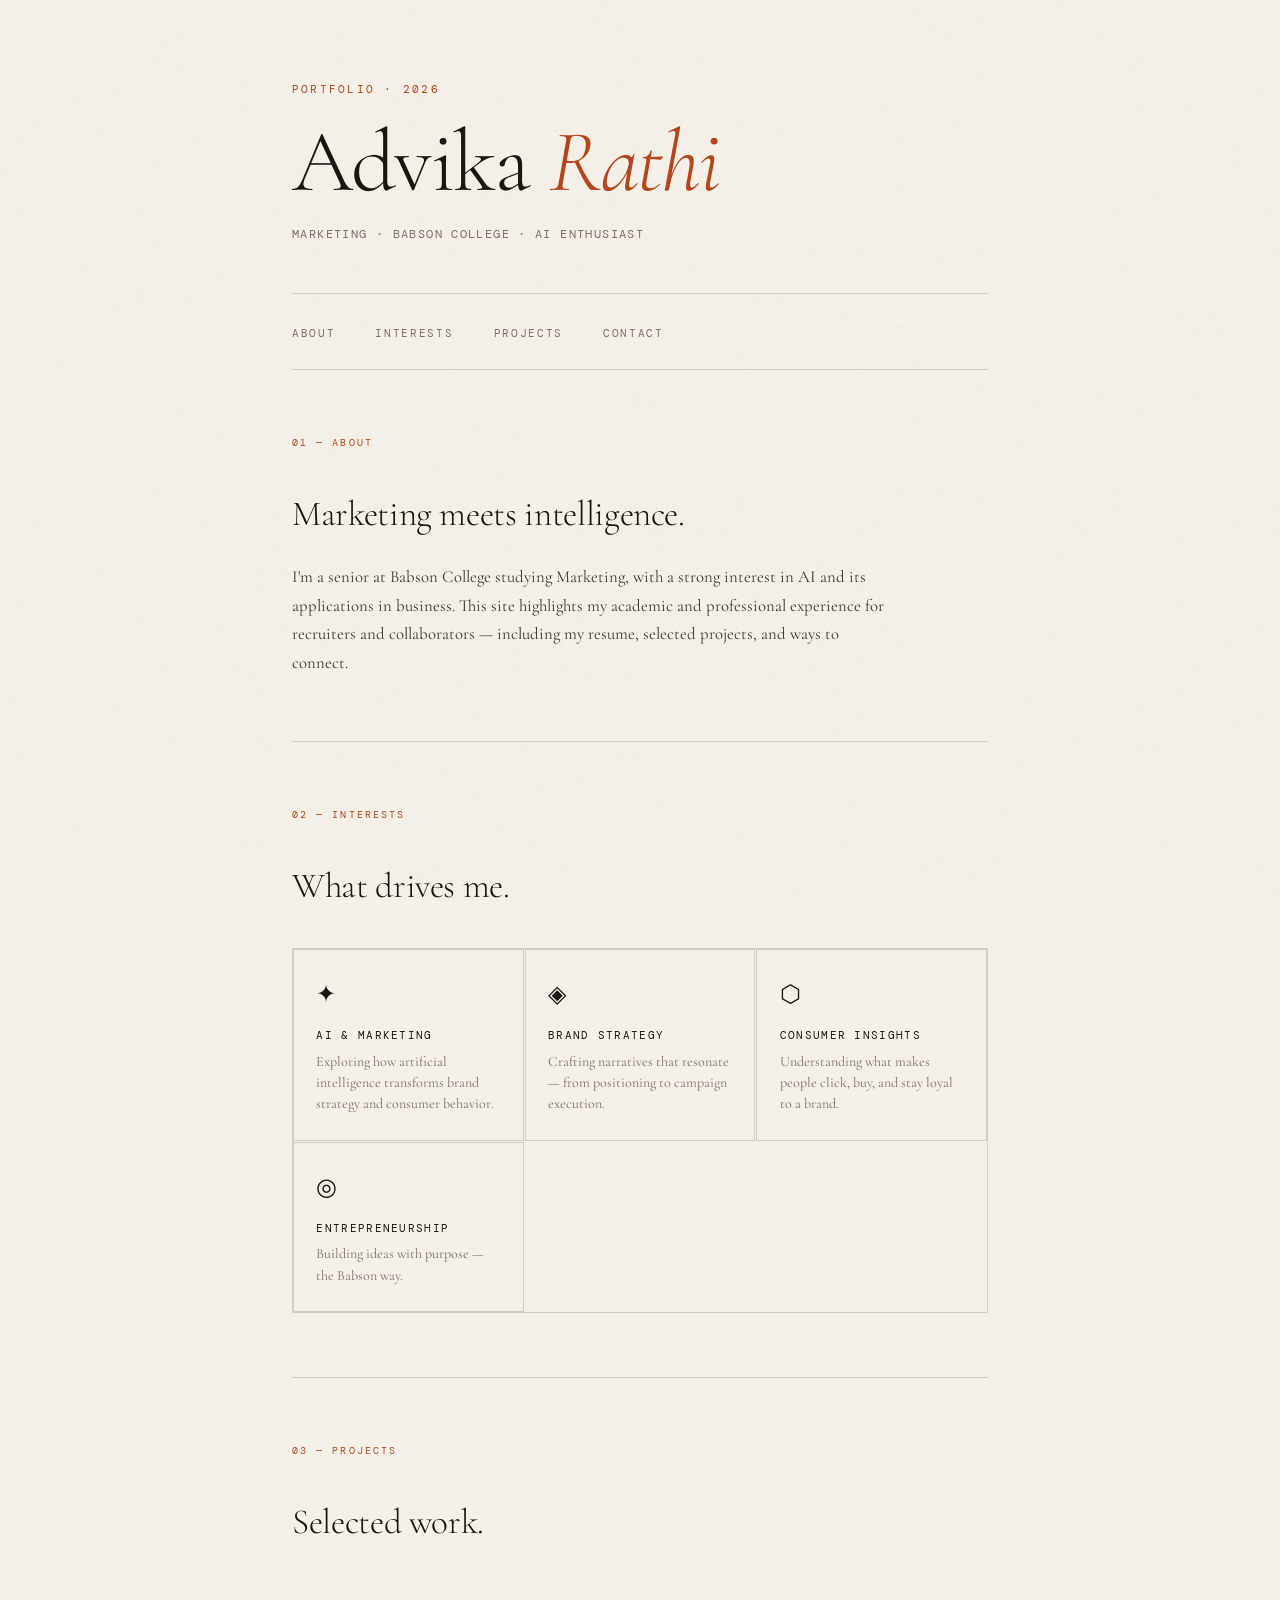
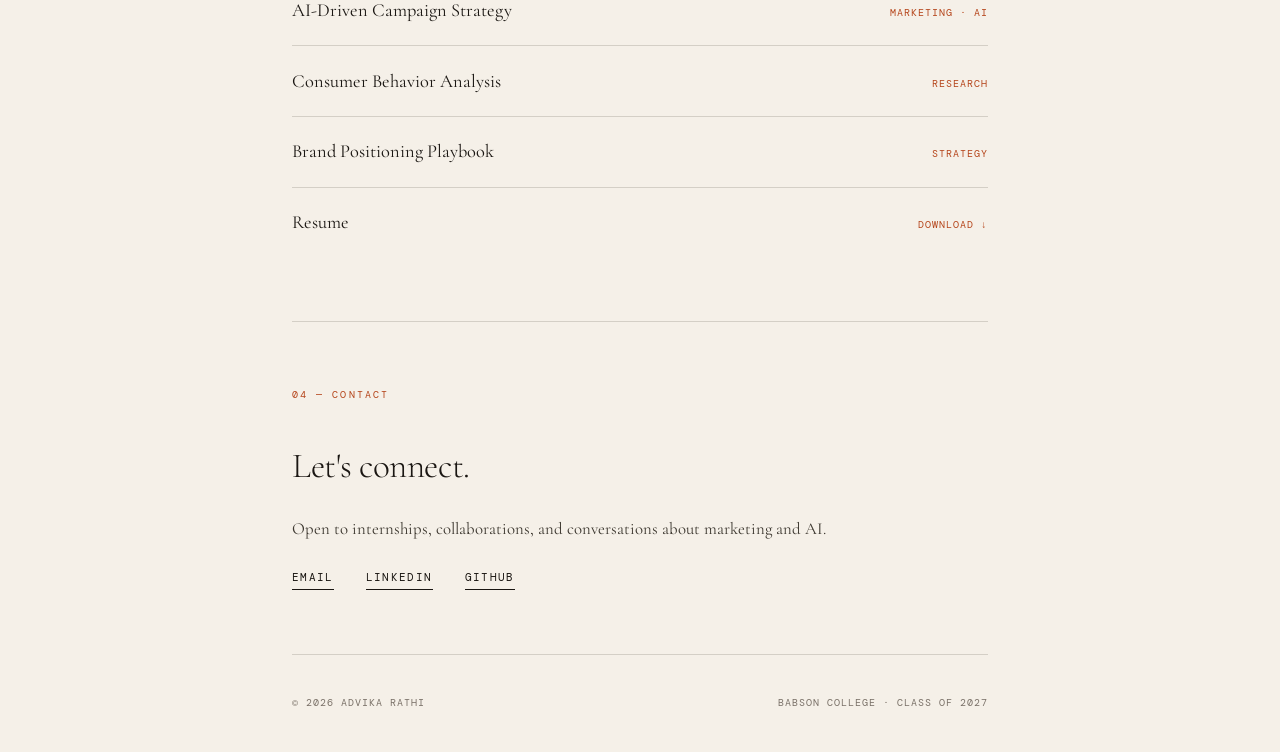
==== index.html @ 9efd6d0a "adding weekly log 2" ====
<!doctype html>
<html lang="en">

<head>
    <meta charset="UTF-8" />
    <meta name="viewport" content="width=device-width, initial-scale=1.0" />
    <title>Advika Rathi</title>
    <link href="https://fonts.googleapis.com/css2?family=Cormorant+Garamond:ital,wght@0,300;0,400;0,600;1,300;1,400&family=DM+Mono:wght@300;400&display=swap" rel="stylesheet" />
    <style>
         :root {
            --cream: #f5f0e8;
            --ink: #1a1612;
            --rust: #b5451b;
            --muted: #7a7168;
            --line: #d4cfc6;
        }
        
        *,
        *::before,
        *::after {
            box-sizing: border-box;
            margin: 0;
            padding: 0;
        }
        
        html {
            scroll-behavior: smooth;
        }
        
        body {
            background: var(--cream);
            color: var(--ink);
            font-family: "Cormorant Garamond", Georgia, serif;
            font-size: 18px;
            line-height: 1.7;
            min-height: 100vh;
        }
        /* ── NOISE TEXTURE OVERLAY ── */
        
        body::before {
            content: "";
            position: fixed;
            inset: 0;
            background-image: url("data:image/svg+xml,%3Csvg viewBox='0 0 200 200' xmlns='http://www.w3.org/2000/svg'%3E%3Cfilter id='n'%3E%3CfeTurbulence type='fractalNoise' baseFrequency='0.9' numOctaves='4' stitchTiles='stitch'/%3E%3C/filter%3E%3Crect width='100%25' height='100%25' filter='url(%23n)' opacity='0.04'/%3E%3C/svg%3E");
            pointer-events: none;
            z-index: 0;
            opacity: 0.5;
        }
        /* ── LAYOUT ── */
        
        .wrapper {
            max-width: 760px;
            margin: 0 auto;
            padding: 0 2rem;
            position: relative;
            z-index: 1;
        }
        /* ── HEADER ── */
        
        header {
            padding: 5rem 0 3rem;
            border-bottom: 1px solid var(--line);
            opacity: 0;
            animation: fadeUp 0.9s ease forwards;
        }
        
        .eyebrow {
            font-family: "DM Mono", monospace;
            font-size: 0.7rem;
            letter-spacing: 0.2em;
            text-transform: uppercase;
            color: var(--rust);
            margin-bottom: 1.2rem;
        }
        
        h1 {
            font-size: clamp(3rem, 8vw, 5.5rem);
            font-weight: 300;
            line-height: 1;
            letter-spacing: -0.02em;
            margin-bottom: 0.3rem;
        }
        
        h1 em {
            font-style: italic;
            color: var(--rust);
        }
        
        .tagline {
            font-family: "DM Mono", monospace;
            font-size: 0.72rem;
            color: var(--muted);
            letter-spacing: 0.12em;
            text-transform: uppercase;
            margin-top: 1.2rem;
        }
        /* ── NAV ── */
        
        nav {
            padding: 1.4rem 0;
            border-bottom: 1px solid var(--line);
            opacity: 0;
            animation: fadeUp 0.9s 0.15s ease forwards;
        }
        
        nav ul {
            list-style: none;
            display: flex;
            gap: 2.5rem;
        }
        
        nav a {
            font-family: "DM Mono", monospace;
            font-size: 0.7rem;
            letter-spacing: 0.15em;
            text-transform: uppercase;
            color: var(--muted);
            text-decoration: none;
            transition: color 0.2s;
        }
        
        nav a:hover {
            color: var(--rust);
        }
        /* ── SECTIONS ── */
        
        section {
            padding: 4rem 0;
            border-bottom: 1px solid var(--line);
            opacity: 0;
            animation: fadeUp 0.9s ease forwards;
        }
        
        section:nth-of-type(1) {
            animation-delay: 0.3s;
        }
        
        section:nth-of-type(2) {
            animation-delay: 0.45s;
        }
        
        section:nth-of-type(3) {
            animation-delay: 0.6s;
        }
        
        section:nth-of-type(4) {
            animation-delay: 0.75s;
        }
        
        .section-label {
            font-family: "DM Mono", monospace;
            font-size: 0.65rem;
            letter-spacing: 0.2em;
            text-transform: uppercase;
            color: var(--rust);
            margin-bottom: 2rem;
        }
        
        h2 {
            font-size: 2.2rem;
            font-weight: 300;
            letter-spacing: -0.01em;
            margin-bottom: 1.2rem;
        }
        
        p {
            color: #3d3830;
            font-size: 1.05rem;
            max-width: 600px;
        }
        /* ── INTERESTS GRID ── */
        
        .interests-grid {
            display: grid;
            grid-template-columns: repeat(auto-fill, minmax(200px, 1fr));
            gap: 1px;
            border: 1px solid var(--line);
            margin-top: 2rem;
        }
        
        .interest-card {
            padding: 1.6rem 1.4rem;
            border: 1px solid var(--line);
            transition: background 0.2s;
        }
        
        .interest-card:hover {
            background: #ede8df;
        }
        
        .interest-icon {
            font-size: 1.5rem;
            margin-bottom: 0.6rem;
        }
        
        .interest-title {
            font-family: "DM Mono", monospace;
            font-size: 0.68rem;
            letter-spacing: 0.12em;
            text-transform: uppercase;
            color: var(--ink);
            margin-bottom: 0.4rem;
        }
        
        .interest-desc {
            font-size: 0.88rem;
            color: var(--muted);
            line-height: 1.5;
        }
        /* ── PROJECTS ── */
        
        .project-list {
            margin-top: 1.5rem;
        }
        
        .project-item {
            display: flex;
            justify-content: space-between;
            align-items: baseline;
            padding: 1.2rem 0;
            border-bottom: 1px solid var(--line);
            gap: 1rem;
        }
        
        .project-item:last-child {
            border-bottom: none;
        }
        
        .project-name {
            font-size: 1.15rem;
            font-weight: 400;
        }
        
        .project-tag {
            font-family: "DM Mono", monospace;
            font-size: 0.62rem;
            letter-spacing: 0.1em;
            text-transform: uppercase;
            color: var(--rust);
            white-space: nowrap;
        }
        /* ── CONTACT ── */
        
        .contact-links {
            display: flex;
            gap: 2rem;
            margin-top: 1.5rem;
            flex-wrap: wrap;
        }
        
        .contact-links a {
            font-family: "DM Mono", monospace;
            font-size: 0.7rem;
            letter-spacing: 0.12em;
            text-transform: uppercase;
            color: var(--ink);
            text-decoration: none;
            border-bottom: 1px solid var(--ink);
            padding-bottom: 2px;
            transition: color 0.2s, border-color 0.2s;
        }
        
        .contact-links a:hover {
            color: var(--rust);
            border-color: var(--rust);
        }
        /* ── FOOTER ── */
        
        footer {
            padding: 2.5rem 0;
            opacity: 0;
            animation: fadeUp 0.9s 0.9s ease forwards;
        }
        
        .footer-inner {
            display: flex;
            justify-content: space-between;
            align-items: center;
            flex-wrap: wrap;
            gap: 1rem;
        }
        
        footer p {
            font-family: "DM Mono", monospace;
            font-size: 0.62rem;
            letter-spacing: 0.1em;
            color: var(--muted);
            text-transform: uppercase;
        }
        /* ── ANIMATION ── */
        
        @keyframes fadeUp {
            from {
                opacity: 0;
                transform: translateY(18px);
            }
            to {
                opacity: 1;
                transform: translateY(0);
            }
        }
    </style>
</head>

<body>
    <div class="wrapper">
        <header>
            <p class="eyebrow">Portfolio · 2026</p>
            <h1>Advika <em>Rathi</em></h1>
            <p class="tagline">Marketing · Babson College · AI Enthusiast</p>
        </header>

        <nav>
            <ul>
                <li><a href="#about">About</a></li>
                <li><a href="#interests">Interests</a></li>
                <li><a href="#projects">Projects</a></li>
                <li><a href="#contact">Contact</a></li>
            </ul>
        </nav>

        <section id="about">
            <p class="section-label">01 — About</p>
            <h2>Marketing meets intelligence.</h2>
            <p>
                I'm a senior at Babson College studying Marketing, with a strong interest in AI and its applications in business. This site highlights my academic and professional experience for recruiters and collaborators — including my resume, selected projects, and
                ways to connect.
            </p>
        </section>

        <section id="interests">
            <p class="section-label">02 — Interests</p>
            <h2>What drives me.</h2>
            <div class="interests-grid">
                <div class="interest-card">
                    <div class="interest-icon">✦</div>
                    <p class="interest-title">AI & Marketing</p>
                    <p class="interest-desc">
                        Exploring how artificial intelligence transforms brand strategy and consumer behavior.
                    </p>
                </div>
                <div class="interest-card">
                    <div class="interest-icon">◈</div>
                    <p class="interest-title">Brand Strategy</p>
                    <p class="interest-desc">
                        Crafting narratives that resonate — from positioning to campaign execution.
                    </p>
                </div>
                <div class="interest-card">
                    <div class="interest-icon">⬡</div>
                    <p class="interest-title">Consumer Insights</p>
                    <p class="interest-desc">
                        Understanding what makes people click, buy, and stay loyal to a brand.
                    </p>
                </div>
                <div class="interest-card">
                    <div class="interest-icon">◎</div>
                    <p class="interest-title">Entrepreneurship</p>
                    <p class="interest-desc">
                        Building ideas with purpose — the Babson way.
                    </p>
                </div>
            </div>
        </section>

        <section id="projects">
            <p class="section-label">03 — Projects</p>
            <h2>Selected work.</h2>
            <div class="project-list">
                <div class="project-item">
                    <span class="project-name">AI-Driven Campaign Strategy</span>
                    <span class="project-tag">Marketing · AI</span>
                </div>
                <div class="project-item">
                    <span class="project-name">Consumer Behavior Analysis</span>
                    <span class="project-tag">Research</span>
                </div>
                <div class="project-item">
                    <span class="project-name">Brand Positioning Playbook</span>
                    <span class="project-tag">Strategy</span>
                </div>
                <div class="project-item">
                    <span class="project-name">Resume</span>
                    <span class="project-tag">Download ↓</span>
                </div>
            </div>
        </section>

        <section id="contact">
            <p class="section-label">04 — Contact</p>
            <h2>Let's connect.</h2>
            <p>
                Open to internships, collaborations, and conversations about marketing and AI.
            </p>
            <div class="contact-links">
                <a href="mailto:advika@example.com">Email</a>
                <a href="https://linkedin.com" target="_blank">LinkedIn</a>
                <a href="https://github.com" target="_blank">GitHub</a>
            </div>
        </section>

        <footer>
            <div class="footer-inner">
                <p>© 2026 Advika Rathi</p>
                <p>Babson College · Class of 2027</p>
            </div>
        </footer>
    </div>
</body>

</html>
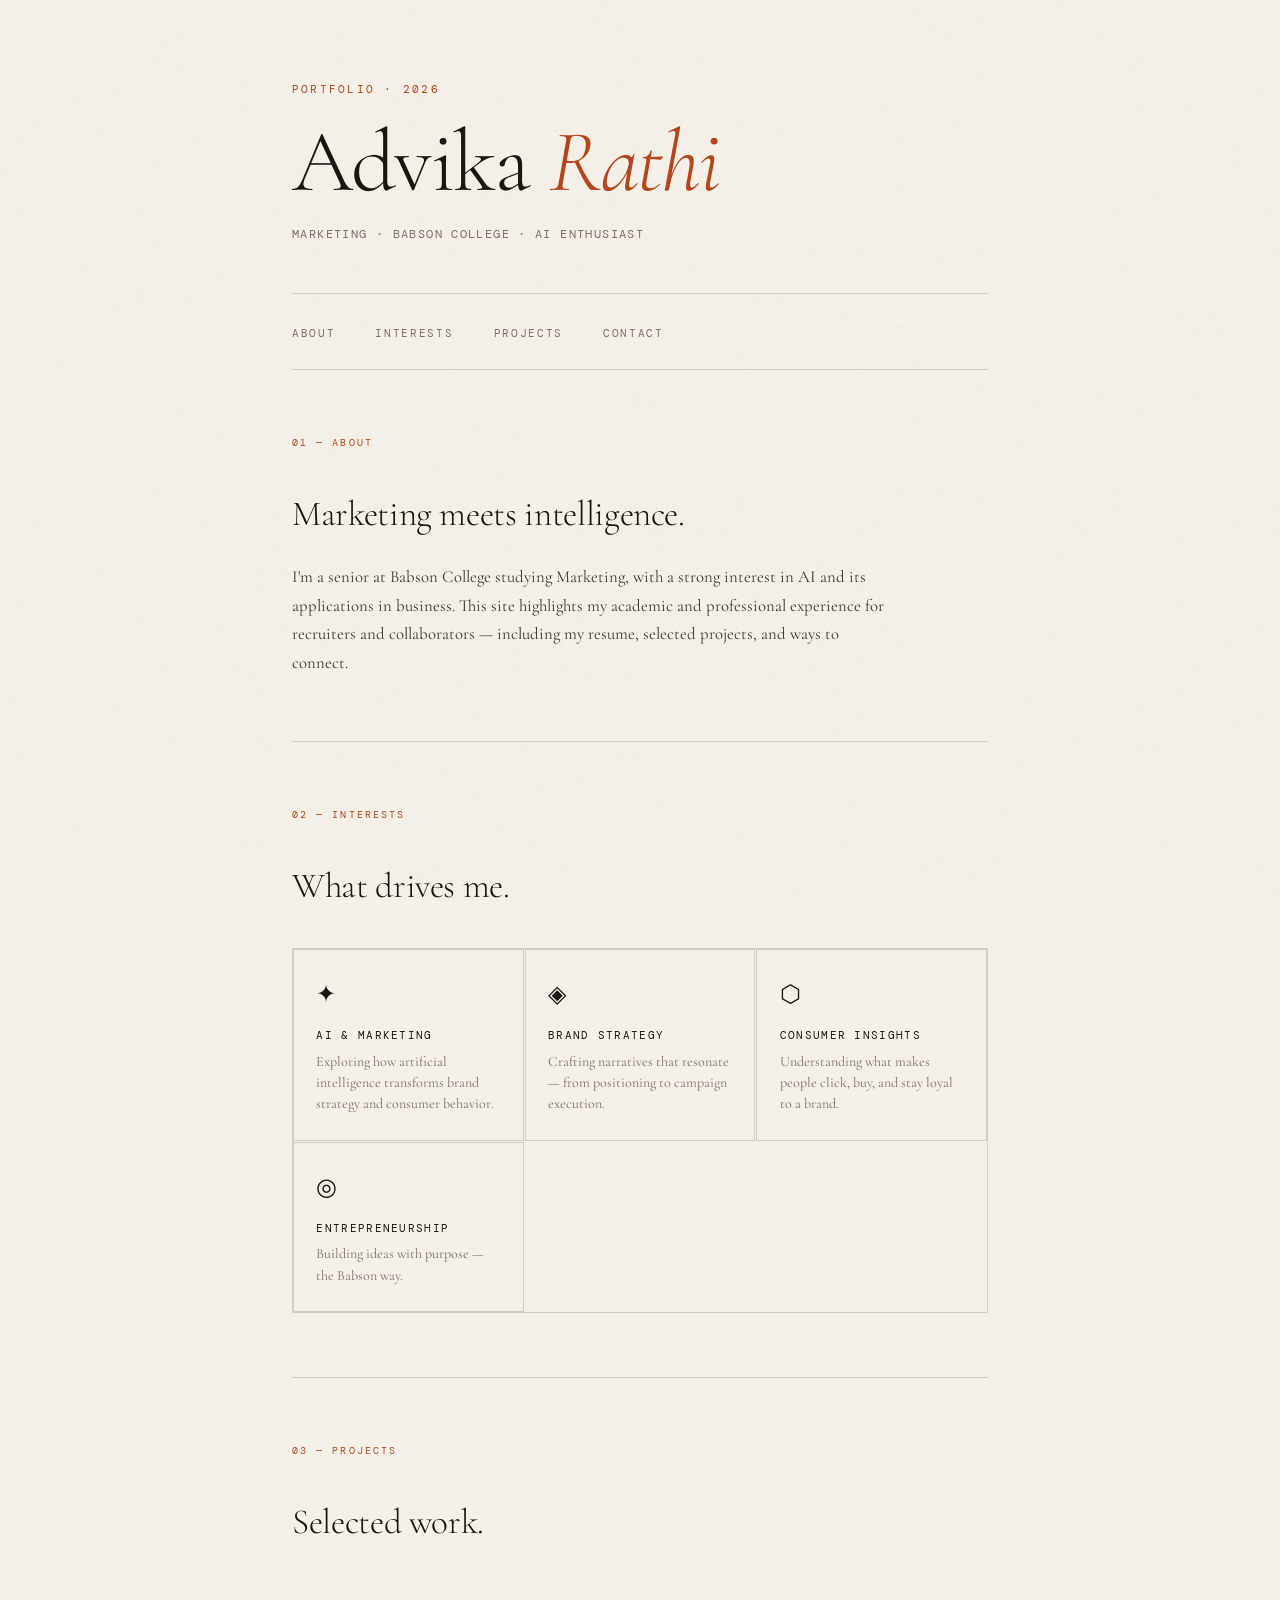
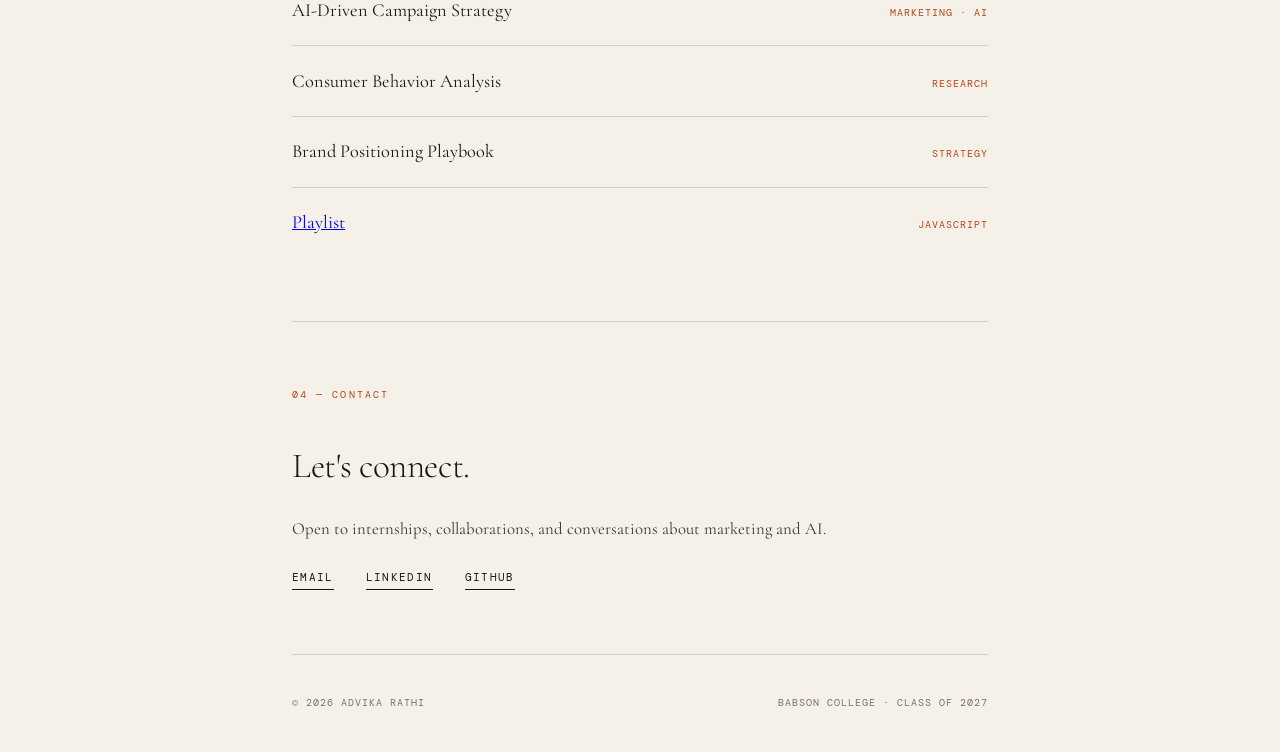
==== commit 0e848e4b: "adding playlist" ====
--- a/index.html
+++ b/index.html
@@ -94,21 +94,78 @@
             text-transform: uppercase;
             margin-top: 1.2rem;
         }
+        /* ── FLUID IMAGES ── */
+
+        img {
+            max-width: 100%;
+            height: auto;
+        }
         /* ── NAV ── */
-        
+
         nav {
-            padding: 1.4rem 0;
+            display: flex;
+            align-items: center;
+            justify-content: flex-end;
+            padding: 1rem 0;
             border-bottom: 1px solid var(--line);
             opacity: 0;
             animation: fadeUp 0.9s 0.15s ease forwards;
         }
-        
+
+        /* hamburger button — visible on mobile, hidden on desktop */
+        .nav-toggle {
+            display: flex;
+            flex-direction: column;
+            justify-content: center;
+            gap: 5px;
+            background: none;
+            border: none;
+            cursor: pointer;
+            padding: 0.4rem;
+            z-index: 10;
+        }
+
+        .nav-toggle span {
+            display: block;
+            width: 22px;
+            height: 2px;
+            background: var(--ink);
+            transition: transform 0.3s, opacity 0.3s;
+        }
+
+        /* animate to X when open */
+        nav.nav-open .nav-toggle span:nth-child(1) {
+            transform: translateY(7px) rotate(45deg);
+        }
+
+        nav.nav-open .nav-toggle span:nth-child(2) {
+            opacity: 0;
+        }
+
+        nav.nav-open .nav-toggle span:nth-child(3) {
+            transform: translateY(-7px) rotate(-45deg);
+        }
+
+        /* nav links — hidden by default on mobile, shown when open */
         nav ul {
             list-style: none;
+            display: none;
+            flex-direction: column;
+            gap: 1.2rem;
+            position: absolute;
+            top: 0;
+            left: 0;
+            right: 0;
+            background: var(--cream);
+            padding: 4.5rem 2rem 1.5rem;
+            border-bottom: 1px solid var(--line);
+            z-index: 5;
+        }
+
+        nav.nav-open ul {
             display: flex;
-            gap: 2.5rem;
-        }
-        
+        }
+
         nav a {
             font-family: "DM Mono", monospace;
             font-size: 0.7rem;
@@ -118,9 +175,53 @@
             text-decoration: none;
             transition: color 0.2s;
         }
-        
+
         nav a:hover {
             color: var(--rust);
+        }
+        /* ── RESPONSIVE: desktop (640px+) ── */
+
+        @media (min-width: 640px) {
+            .nav-toggle {
+                display: none;
+            }
+
+            nav {
+                justify-content: flex-start;
+                padding: 1.4rem 0;
+                position: static;
+            }
+
+            nav ul {
+                display: flex;
+                flex-direction: row;
+                gap: 2.5rem;
+                position: static;
+                background: none;
+                padding: 0;
+                border: none;
+            }
+        }
+        /* ── RESPONSIVE: mobile adjustments ── */
+
+        @media (max-width: 639px) {
+            header {
+                padding: 2.5rem 0 1.8rem;
+            }
+
+            section {
+                padding: 2.5rem 0;
+            }
+
+            .wrapper {
+                padding: 0 1.2rem;
+            }
+
+            .project-item {
+                flex-direction: column;
+                align-items: flex-start;
+                gap: 0.3rem;
+            }
         }
         /* ── SECTIONS ── */
         
@@ -310,9 +411,14 @@
             <p class="tagline">Marketing · Babson College · AI Enthusiast</p>
         </header>
 
-        <nav>
+        <nav id="main-nav">
+            <button class="nav-toggle" aria-label="Toggle navigation" aria-expanded="false">
+                <span></span>
+                <span></span>
+                <span></span>
+            </button>
             <ul>
-                <li><a href="#about">About</a></li>
+                <li><a href="about.html">About</a></li>
                 <li><a href="#interests">Interests</a></li>
                 <li><a href="#projects">Projects</a></li>
                 <li><a href="#contact">Contact</a></li>
@@ -380,8 +486,8 @@
                     <span class="project-tag">Strategy</span>
                 </div>
                 <div class="project-item">
-                    <span class="project-name">Resume</span>
-                    <span class="project-tag">Download ↓</span>
+                    <a class="project-name" href="playlist.html">Playlist</a>
+                    <span class="project-tag">JavaScript</span>
                 </div>
             </div>
         </section>
@@ -406,6 +512,23 @@
             </div>
         </footer>
     </div>
+    <script>
+        const nav = document.getElementById('main-nav');
+        const toggle = nav.querySelector('.nav-toggle');
+
+        toggle.addEventListener('click', function () {
+            const isOpen = nav.classList.toggle('nav-open');
+            toggle.setAttribute('aria-expanded', isOpen);
+        });
+
+        // close menu when a link is clicked
+        nav.querySelectorAll('a').forEach(function (link) {
+            link.addEventListener('click', function () {
+                nav.classList.remove('nav-open');
+                toggle.setAttribute('aria-expanded', 'false');
+            });
+        });
+    </script>
 </body>
 
-</html>+</html>
